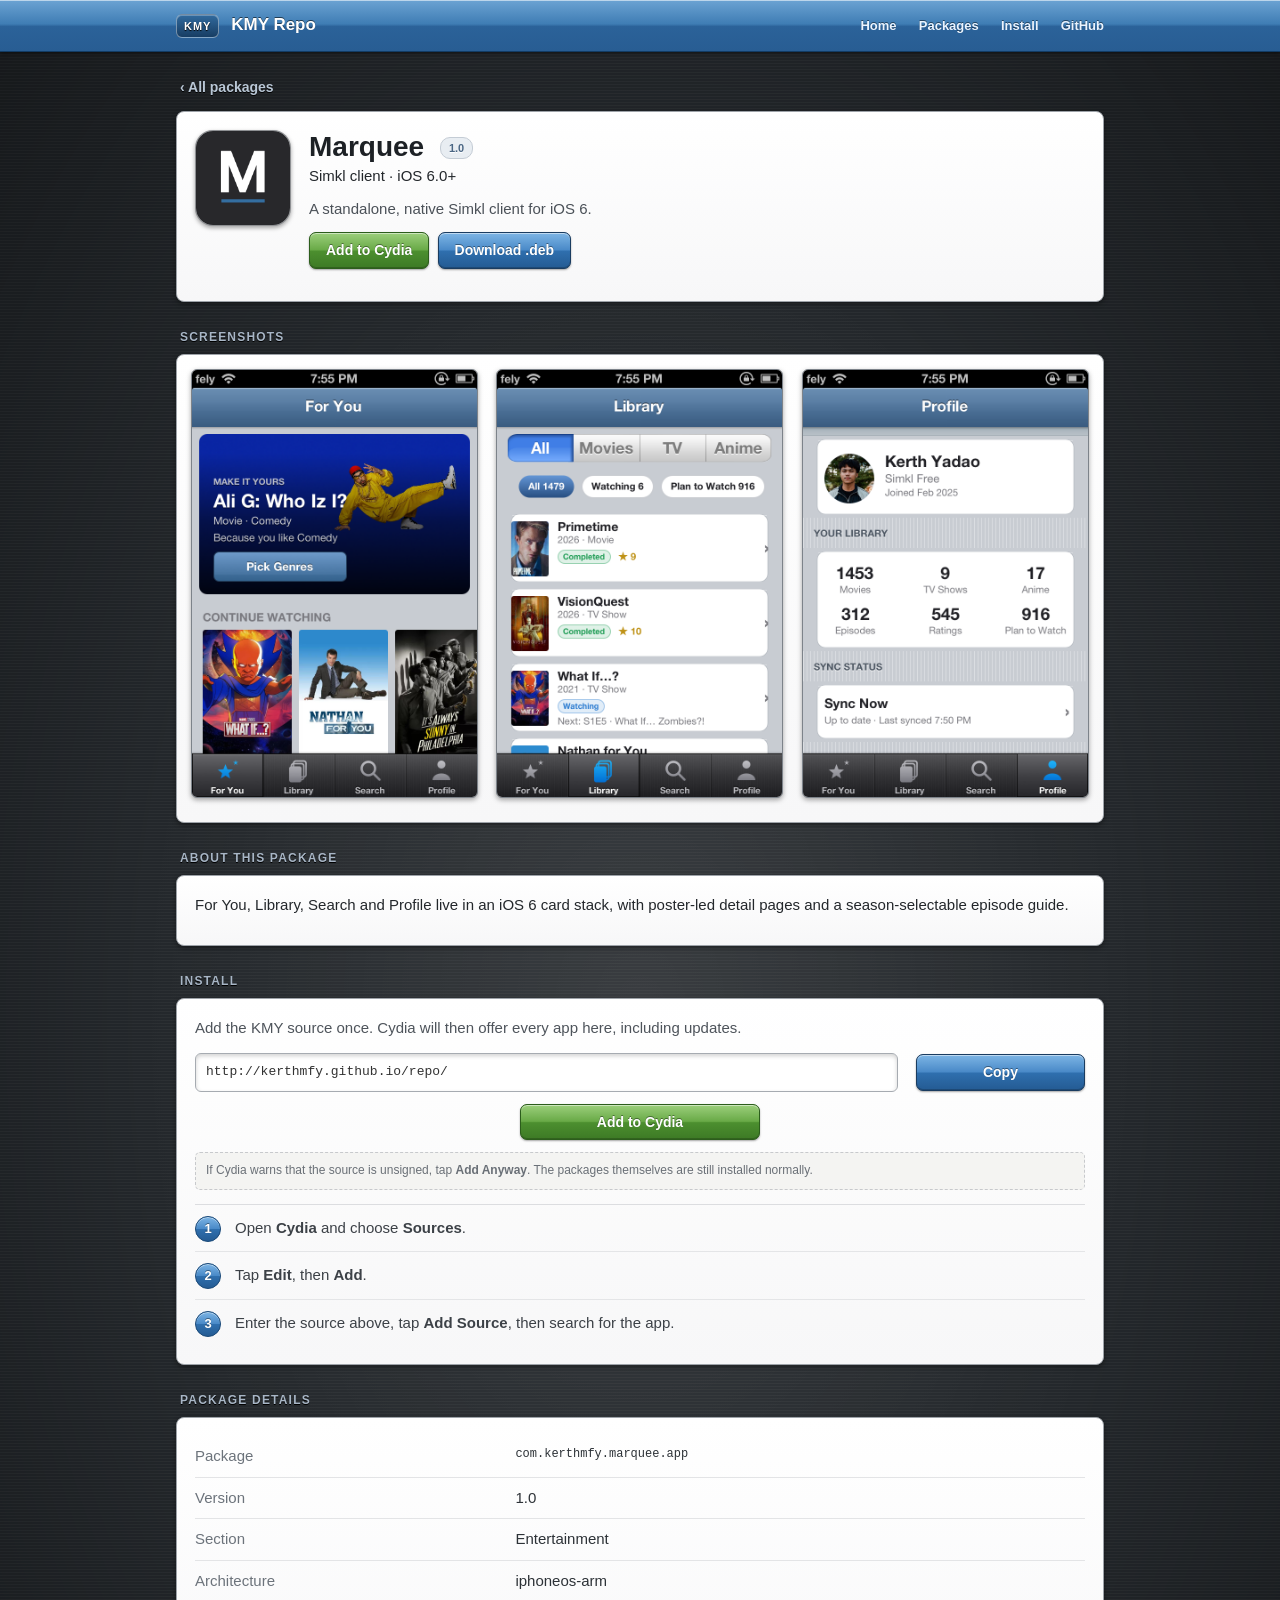
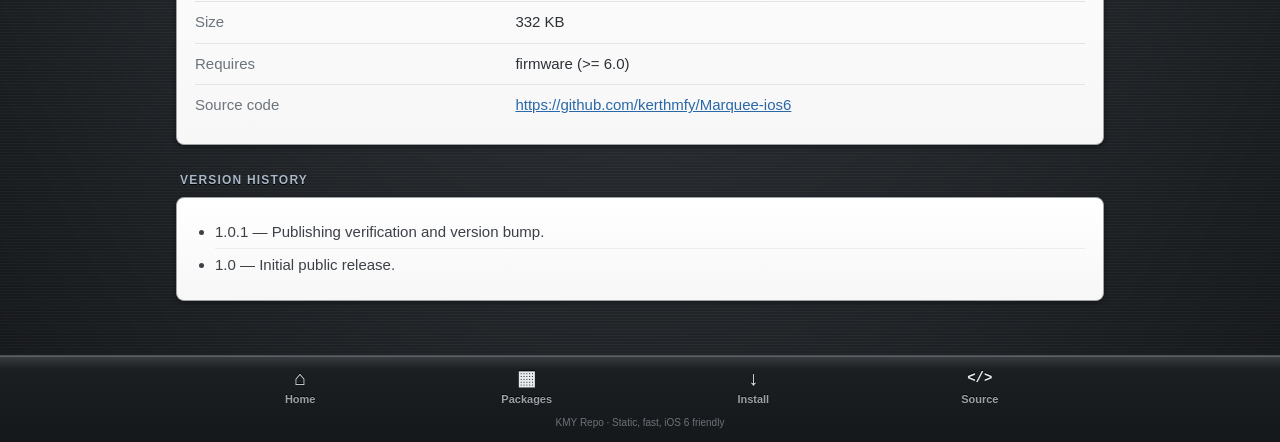
==== docs/p/marquee/index.html @ 5cc5acd1 "publish: marquee 1.0" ====
<!DOCTYPE html>
<html lang="en">
<head>
<meta charset="utf-8">
<meta name="viewport" content="width=device-width, initial-scale=1.0">
<meta name="format-detection" content="telephone=no">
<title>Marquee 1.0 — KMY Repo</title>
<meta name="description" content="A standalone, native Simkl client for iOS 6.">
<link rel="canonical" href="https://kerthmfy.github.io/repo/p/marquee/">
<meta property="og:type" content="website">
<meta property="og:site_name" content="KMY Repo">
<meta property="og:title" content="Marquee 1.0 — KMY Repo">
<meta property="og:description" content="A standalone, native Simkl client for iOS 6.">
<meta property="og:url" content="https://kerthmfy.github.io/repo/p/marquee/">
<meta property="og:image" content="https://kerthmfy.github.io/repo/assets/og.png">
<link rel="icon" type="image/png" href="../../favicon.png">
<link rel="apple-touch-icon" href="../../CydiaIcon.png">
<link rel="stylesheet" href="../../assets/styles.css">
</head>
<body>
<header class="nav">
  <div class="nav-inner">
    <a class="nav-brand" href="../../index.html">
      <span class="nav-mark">KMY</span>
      <span class="nav-title">KMY Repo</span>
    </a>
    <nav class="nav-links">
      <a class="nav-link" href="../../index.html">Home</a>
      <a class="nav-link" href="../../index.html#packages">Packages</a>
      <a class="nav-link" href="../../index.html#install">Install</a>
      <a class="nav-link" href="https://github.com/kerthmfy/repo">GitHub</a>
    </nav>
    <div class="clear"></div>
  </div>
</header>
<main class="wrap">
  <p class="back-link"><a href="../../index.html">&#8249; All packages</a></p>

  <section class="card package-head">
    <img class="app-icon app-icon-lg" src="../../assets/icons/marquee.png" alt="Marquee icon" width="96" height="96">
    <div class="package-head-body">
      <h1>Marquee <span class="version-chip">1.0</span></h1>
      <p class="package-tag">Simkl client &middot; iOS 6.0+</p>
      <div class="package-lede"><p>A standalone, native Simkl client for iOS 6.</p></div>
      <p class="package-buttons">
        <a class="btn btn-green" href="cydia://url/https://cydia.saurik.com/api/share#?source=http%3A%2F%2Fkerthmfy.github.io%2Frepo%2F">Add to Cydia</a>
        <a class="btn btn-blue" href="../../debs/com.kerthmfy.marquee.app_1.0_iphoneos-arm.deb">Download .deb</a>
      </p>
    </div>
    <div class="clear"></div>
  </section>

  <h2 class="section-label">Screenshots</h2>
  <div class="card shots-card">
    <div class="shots">
      <div class="shot">
        <img src="../../assets/screenshots/marquee/attachment-2.png" alt="Marquee screenshot">
      </div><div class="shot">
        <img src="../../assets/screenshots/marquee/attachment-1.png" alt="Marquee screenshot">
      </div><div class="shot">
        <img src="../../assets/screenshots/marquee/attachment-0.png" alt="Marquee screenshot">
      </div>
      <div class="clear"></div>
    </div>
  </div>

  <h2 class="section-label">About this package</h2>
  <div class="card">
    <p>For You, Library, Search and Profile live in an iOS 6 card stack, with poster-led detail pages and a season-selectable episode guide.</p>
  </div>

  <h2 class="section-label">Install</h2>
  <div class="card install-card">
    <p class="install-lead">Add the KMY source once. Cydia will then offer every app here, including updates.</p>
    <div class="source-row">
      <div class="source-field" id="source-url">http://kerthmfy.github.io/repo/</div>
      <button type="button" class="btn btn-blue copy-btn" data-copy="http://kerthmfy.github.io/repo/">Copy</button>
    </div>
    <p class="center"><a class="btn btn-green btn-wide" href="cydia://url/https://cydia.saurik.com/api/share#?source=http%3A%2F%2Fkerthmfy.github.io%2Frepo%2F">Add to Cydia</a></p>
    <p class="note">If Cydia warns that the source is unsigned, tap <strong>Add Anyway</strong>. The packages themselves are still installed normally.</p>
    <ol class="steps"><li><span class="step-number">1</span>Open <strong>Cydia</strong> and choose <strong>Sources</strong>.</li><li><span class="step-number">2</span>Tap <strong>Edit</strong>, then <strong>Add</strong>.</li><li><span class="step-number">3</span>Enter the source above, tap <strong>Add Source</strong>, then search for the app.</li></ol>
  </div>

  <h2 class="section-label">Package details</h2>
  <div class="card">
    <table class="meta-table">
      <tbody>
        <tr><th>Package</th><td class="mono">com.kerthmfy.marquee.app</td></tr>
        <tr><th>Version</th><td>1.0</td></tr>
        <tr><th>Section</th><td>Entertainment</td></tr>
        <tr><th>Architecture</th><td>iphoneos-arm</td></tr>
        <tr><th>Size</th><td>332 KB</td></tr>
        <tr><th>Requires</th><td>firmware (&gt;= 6.0)</td></tr>
        <tr><th>Source code</th><td><a href="https://github.com/kerthmfy/Marquee-ios6">https://github.com/kerthmfy/Marquee-ios6</a></td></tr>
      </tbody>
    </table>
  </div>

  <h2 class="section-label">Version history</h2>
  <div class="card">
    <ul class="changelog"><li>1.0.1 — Publishing verification and version bump.</li><li>1.0 — Initial public release.</li></ul>
  </div>
</main>
<footer class="footer">
  <div class="footer-inner">
    <a class="tab" href="../../index.html"><span class="tab-icon">&#8962;</span>Home</a>
    <a class="tab" href="../../index.html#packages"><span class="tab-icon">&#9638;</span>Packages</a>
    <a class="tab" href="../../index.html#install"><span class="tab-icon">&#8595;</span>Install</a>
    <a class="tab" href="https://github.com/kerthmfy/repo"><span class="tab-icon tab-code">&lt;/&gt;</span>Source</a>
    <div class="footer-note">KMY Repo &middot; Static, fast, iOS 6 friendly</div>
  </div>
</footer>
<script src="../../assets/app.js"></script>
</body>
</html>
---- docs/assets/styles.css ----
/* KMY Repo — iOS 6 skeuomorphic catalog.
   Deliberately old-WebKit friendly: no CSS variables, no grid, no flexbox.
   Gradients keep the -webkit- prefix so iOS 6 Safari and Cydia's UIWebView
   render the same gloss the modern browsers get. */

* {
  -webkit-box-sizing: border-box;
  box-sizing: border-box;
}

html {
  -webkit-text-size-adjust: 100%;
  background: #23272b;
}

body {
  margin: 0;
  color: #23272b;
  font-family: "Helvetica Neue", Helvetica, Arial, sans-serif;
  font-size: 15px;
  line-height: 1.5;
  background-color: #23272b;
  background-image:
    -webkit-radial-gradient(center, ellipse cover, rgba(255, 255, 255, 0.10) 0%, rgba(255, 255, 255, 0) 55%, rgba(0, 0, 0, 0.38) 100%),
    -webkit-repeating-linear-gradient(top, rgba(255, 255, 255, 0.035) 0px, rgba(255, 255, 255, 0.035) 1px, rgba(0, 0, 0, 0) 1px, rgba(0, 0, 0, 0) 3px);
  background-image:
    radial-gradient(ellipse at center, rgba(255, 255, 255, 0.10) 0%, rgba(255, 255, 255, 0) 55%, rgba(0, 0, 0, 0.38) 100%),
    repeating-linear-gradient(to bottom, rgba(255, 255, 255, 0.035) 0px, rgba(255, 255, 255, 0.035) 1px, rgba(0, 0, 0, 0) 1px, rgba(0, 0, 0, 0) 3px);
}

a {
  color: #2a68a8;
}

a:hover {
  color: #174a7d;
}

:focus {
  outline: 2px solid #ffcf55;
  outline-offset: 2px;
}

.btn:focus-visible,
.nav-link:focus-visible,
.tab:focus-visible {
  outline: 2px solid #ffcf55;
  outline-offset: 2px;
}

img {
  border: 0;
  max-width: 100%;
  height: auto;
}

.clear {
  clear: both;
}

/* ------------------------------------------------------------------ */
/* Glossy blue navigation bar                                          */
/* ------------------------------------------------------------------ */

.nav {
  background-color: #2c639e;
  background-image:
    -webkit-linear-gradient(top, #6ca3d3 0%, #3f7db4 47%, #2b6299 52%, #285d93 100%);
  background-image:
    linear-gradient(to bottom, #6ca3d3 0%, #3f7db4 47%, #2b6299 52%, #285d93 100%);
  border-bottom: 1px solid #123c65;
  -webkit-box-shadow: inset 0 1px 0 rgba(255, 255, 255, 0.55), 0 1px 4px rgba(0, 0, 0, 0.50);
  box-shadow: inset 0 1px 0 rgba(255, 255, 255, 0.55), 0 1px 4px rgba(0, 0, 0, 0.50);
}

.nav-inner {
  max-width: 960px;
  margin: 0 auto;
  padding: 9px 16px;
}

.nav-brand {
  float: left;
  color: #ffffff;
  font-size: 17px;
  font-weight: bold;
  line-height: 32px;
  text-decoration: none;
  text-shadow: 0 -1px 0 rgba(0, 0, 0, 0.55);
}

.nav-brand:hover {
  color: #ffffff;
}

.nav-mark {
  display: inline-block;
  margin-right: 7px;
  padding: 2px 7px;
  border: 1px solid rgba(255, 255, 255, 0.40);
  -webkit-border-radius: 6px;
  border-radius: 6px;
  background-color: #1e4a77;
  background-image:
    -webkit-linear-gradient(top, #316a9e, #173d63);
  background-image:
    linear-gradient(to bottom, #316a9e, #173d63);
  -webkit-box-shadow: inset 0 1px 0 rgba(255, 255, 255, 0.28);
  box-shadow: inset 0 1px 0 rgba(255, 255, 255, 0.28);
  font-size: 11px;
  letter-spacing: 1px;
  line-height: 18px;
  text-shadow: 0 1px 1px #000000;
}

.nav-links {
  float: right;
  line-height: 32px;
}

.nav-link {
  display: inline-block;
  margin-left: 18px;
  color: #eaf4ff;
  font-size: 13px;
  font-weight: bold;
  text-decoration: none;
  text-shadow: 0 -1px 0 rgba(0, 0, 0, 0.45);
}

.nav-link:hover {
  color: #ffffff;
  text-decoration: underline;
}

/* ------------------------------------------------------------------ */
/* Page shell and grouped cards                                        */
/* ------------------------------------------------------------------ */

.wrap {
  max-width: 960px;
  margin: 0 auto;
  padding: 22px 16px 10px;
}

.section-label {
  margin: 26px 4px 8px;
  color: #a8b6c6;
  font-size: 12px;
  font-weight: bold;
  letter-spacing: 1.2px;
  text-transform: uppercase;
  text-shadow: 0 1px 0 #000000;
}

.card {
  margin: 0 0 16px;
  padding: 18px;
  border: 1px solid #9da2a8;
  -webkit-border-radius: 8px;
  border-radius: 8px;
  background-color: #ffffff;
  background-image:
    -webkit-linear-gradient(top, #ffffff 0%, #f7f7f8 100%);
  background-image:
    linear-gradient(to bottom, #ffffff 0%, #f7f7f8 100%);
  -webkit-box-shadow: inset 0 1px 0 #ffffff, 0 2px 5px rgba(0, 0, 0, 0.40);
  box-shadow: inset 0 1px 0 #ffffff, 0 2px 5px rgba(0, 0, 0, 0.40);
}

.card h2 {
  margin: 0 0 6px;
  color: #24282c;
  font-size: 17px;
}

.card p {
  margin: 0 0 10px;
}

.center {
  text-align: center;
}

/* ------------------------------------------------------------------ */
/* Hero                                                                */
/* ------------------------------------------------------------------ */

.hero {
  padding: 34px 22px 30px;
  text-align: center;
}

.monogram {
  width: 84px;
  height: 84px;
  margin: 0 auto 14px;
  border: 1px solid #12395f;
  -webkit-border-radius: 20px;
  border-radius: 20px;
  background-color: #245b92;
  background-image:
    -webkit-linear-gradient(top, #5f9bd0 0%, #2d6ca5 48%, #1c4c7c 52%, #22578c 100%);
  background-image:
    linear-gradient(to bottom, #5f9bd0 0%, #2d6ca5 48%, #1c4c7c 52%, #22578c 100%);
  -webkit-box-shadow: inset 0 1px 0 rgba(255, 255, 255, 0.60), inset 0 -1px 0 rgba(0, 0, 0, 0.30), 0 3px 8px rgba(0, 0, 0, 0.35);
  box-shadow: inset 0 1px 0 rgba(255, 255, 255, 0.60), inset 0 -1px 0 rgba(0, 0, 0, 0.30), 0 3px 8px rgba(0, 0, 0, 0.35);
  color: #ffffff;
  font-size: 28px;
  font-weight: bold;
  letter-spacing: 2px;
  line-height: 84px;
  text-shadow: 0 -1px 0 rgba(0, 0, 0, 0.60);
}

.hero h1 {
  margin: 0 0 6px;
  color: #1f2327;
  font-size: 38px;
  letter-spacing: -0.5px;
  line-height: 1.1;
  text-shadow: 0 1px 0 #ffffff;
}

.tagline {
  max-width: 560px;
  margin: 0 auto !important;
  color: #5f666d;
  font-size: 17px;
}

.hero-buttons {
  margin-top: 16px !important;
}

/* ------------------------------------------------------------------ */
/* Beveled iOS 6 buttons                                               */
/* ------------------------------------------------------------------ */

.btn {
  display: inline-block;
  min-width: 120px;
  padding: 9px 16px;
  border: 1px solid #1a3c60;
  -webkit-border-radius: 7px;
  border-radius: 7px;
  font-family: "Helvetica Neue", Helvetica, Arial, sans-serif;
  font-size: 14px;
  font-weight: bold;
  line-height: 1.2;
  text-align: center;
  text-decoration: none;
  text-shadow: 0 -1px 0 rgba(0, 0, 0, 0.40);
  vertical-align: middle;
  cursor: pointer;
  -webkit-appearance: none;
  appearance: none;
  -webkit-box-shadow: inset 0 1px 0 rgba(255, 255, 255, 0.50), inset 0 -1px 0 rgba(0, 0, 0, 0.20), 0 1px 2px rgba(0, 0, 0, 0.35);
  box-shadow: inset 0 1px 0 rgba(255, 255, 255, 0.50), inset 0 -1px 0 rgba(0, 0, 0, 0.20), 0 1px 2px rgba(0, 0, 0, 0.35);
}

.btn-blue {
  border-color: #1a3c60;
  background-color: #2f6fae;
  background-image:
    -webkit-linear-gradient(top, #7db5e5 0%, #4a8ac8 48%, #2f6fae 52%, #245b93 100%);
  background-image:
    linear-gradient(to bottom, #7db5e5 0%, #4a8ac8 48%, #2f6fae 52%, #245b93 100%);
  color: #ffffff;
}

.btn-blue:hover {
  background-image:
    -webkit-linear-gradient(top, #8dc2ec 0%, #5697d2 48%, #3a7ab8 52%, #2c67a2 100%);
  background-image:
    linear-gradient(to bottom, #8dc2ec 0%, #5697d2 48%, #3a7ab8 52%, #2c67a2 100%);
  color: #ffffff;
}

.btn-green {
  border-color: #2c5d1c;
  background-color: #4c8f2f;
  background-image:
    -webkit-linear-gradient(top, #9ccf7c 0%, #69aa47 48%, #4c8f2f 52%, #3d7a25 100%);
  background-image:
    linear-gradient(to bottom, #9ccf7c 0%, #69aa47 48%, #4c8f2f 52%, #3d7a25 100%);
  color: #ffffff;
}

.btn-green:hover {
  background-image:
    -webkit-linear-gradient(top, #aadb89 0%, #74b751 48%, #579c37 52%, #46852c 100%);
  background-image:
    linear-gradient(to bottom, #aadb89 0%, #74b751 48%, #579c37 52%, #46852c 100%);
  color: #ffffff;
}

.btn-cream {
  border-color: #8f9296;
  background-color: #f2f2f3;
  background-image:
    -webkit-linear-gradient(top, #ffffff 0%, #ededee 48%, #dedfe1 52%, #cecfd2 100%);
  background-image:
    linear-gradient(to bottom, #ffffff 0%, #ededee 48%, #dedfe1 52%, #cecfd2 100%);
  color: #2c3136;
  text-shadow: 0 1px 0 #ffffff;
}

.btn-cream:hover {
  background-image:
    -webkit-linear-gradient(top, #ffffff 0%, #f5f5f6 48%, #e6e7e9 52%, #d8d9dc 100%);
  background-image:
    linear-gradient(to bottom, #ffffff 0%, #f5f5f6 48%, #e6e7e9 52%, #d8d9dc 100%);
  color: #1f2327;
}

.btn:active {
  -webkit-box-shadow: inset 0 2px 4px rgba(0, 0, 0, 0.45);
  box-shadow: inset 0 2px 4px rgba(0, 0, 0, 0.45);
  position: relative;
  top: 1px;
}

.btn-wide {
  min-width: 240px;
}

/* ------------------------------------------------------------------ */
/* Source field and install card                                       */
/* ------------------------------------------------------------------ */

.install-lead {
  color: #4e545b;
}

.source-row {
  margin: 14px 0 12px;
  font-size: 0;
  white-space: nowrap;
}

.source-field {
  display: inline-block;
  width: 79%;
  padding: 9px 10px;
  overflow-x: auto;
  border: 1px solid #a6abb1;
  -webkit-border-radius: 6px;
  border-radius: 6px;
  background: #ffffff;
  color: #333333;
  font-family: Menlo, Monaco, Consolas, monospace;
  font-size: 13px;
  line-height: 1.4;
  vertical-align: middle;
  -webkit-box-shadow: inset 0 2px 4px rgba(0, 0, 0, 0.18);
  box-shadow: inset 0 2px 4px rgba(0, 0, 0, 0.18);
}

.copy-btn {
  width: 19%;
  min-width: 0;
  margin-left: 2%;
  font-size: 14px;
  vertical-align: middle;
}

.note {
  margin: 12px 0 !important;
  padding: 9px 10px;
  border: 1px dashed #c7c9cc;
  -webkit-border-radius: 5px;
  border-radius: 5px;
  background: #f4f4f2;
  color: #6a7077;
  font-size: 12px;
  line-height: 1.45;
}

.steps {
  margin: 14px 0 0;
  padding: 0;
  border-top: 1px solid #dcdde0;
  list-style: none;
}

.steps li {
  position: relative;
  padding: 12px 0 12px 40px;
  border-bottom: 1px solid #e4e5e7;
  color: #3c4147;
}

.steps li:last-child {
  border-bottom: 0;
}

.step-number {
  position: absolute;
  top: 11px;
  left: 0;
  width: 26px;
  height: 26px;
  border: 1px solid #1c4a78;
  -webkit-border-radius: 50%;
  border-radius: 50%;
  background-color: #2f6fae;
  background-image:
    -webkit-linear-gradient(top, #7db5e5 0%, #4a8ac8 48%, #2f6fae 52%, #245b93 100%);
  background-image:
    linear-gradient(to bottom, #7db5e5 0%, #4a8ac8 48%, #2f6fae 52%, #245b93 100%);
  -webkit-box-shadow: inset 0 1px 0 rgba(255, 255, 255, 0.45);
  box-shadow: inset 0 1px 0 rgba(255, 255, 255, 0.45);
  color: #ffffff;
  font-size: 13px;
  font-weight: bold;
  line-height: 24px;
  text-align: center;
  text-shadow: 0 -1px 0 rgba(0, 0, 0, 0.40);
}

/* ------------------------------------------------------------------ */
/* App icons, featured card, package grid                              */
/* ------------------------------------------------------------------ */

.app-icon {
  width: 56px;
  height: 56px;
  border: 1px solid rgba(0, 0, 0, 0.35);
  -webkit-border-radius: 11px;
  border-radius: 11px;
  background: #d9dde1;
  vertical-align: top;
  -webkit-box-shadow: inset 0 1px 0 rgba(255, 255, 255, 0.50), 0 2px 4px rgba(0, 0, 0, 0.35);
  box-shadow: inset 0 1px 0 rgba(255, 255, 255, 0.50), 0 2px 4px rgba(0, 0, 0, 0.35);
}

.app-icon-lg {
  width: 96px;
  height: 96px;
  -webkit-border-radius: 18px;
  border-radius: 18px;
  float: left;
  margin-right: 18px;
}

.featured {
  padding: 20px;
}

.featured-body {
  margin-left: 114px;
}

.featured-heading h3 {
  display: inline;
  margin: 0;
  color: #1d2125;
  font-size: 22px;
  line-height: 1.2;
  vertical-align: middle;
}

.version-chip {
  display: inline-block;
  margin-left: 8px;
  padding: 2px 8px;
  border: 1px solid #c4ccd5;
  -webkit-border-radius: 10px;
  border-radius: 10px;
  background: #e8edf2;
  color: #4a6684;
  font-size: 11px;
  font-weight: bold;
  line-height: 16px;
  text-shadow: 0 1px 0 #ffffff;
  vertical-align: middle;
}

.pkg-tag {
  margin: 4px 0 8px !important;
  color: #6d747c;
  font-size: 13px;
}

.pkg-grid {
  margin: 0 -1%;
}

.pkg-card {
  position: relative;
  display: block;
  float: left;
  width: 48%;
  margin: 0 1% 14px;
  padding: 13px 28px 13px 13px;
  border: 1px solid #9da2a8;
  -webkit-border-radius: 8px;
  border-radius: 8px;
  background-color: #ffffff;
  background-image:
    -webkit-linear-gradient(top, #ffffff 0%, #f7f7f8 100%);
  background-image:
    linear-gradient(to bottom, #ffffff 0%, #f7f7f8 100%);
  color: #222222;
  text-decoration: none;
  -webkit-box-shadow: inset 0 1px 0 #ffffff, 0 2px 5px rgba(0, 0, 0, 0.40);
  box-shadow: inset 0 1px 0 #ffffff, 0 2px 5px rgba(0, 0, 0, 0.40);
}

.pkg-card:hover {
  background-image:
    -webkit-linear-gradient(top, #ffffff 0%, #f0f4f8 100%);
  background-image:
    linear-gradient(to bottom, #ffffff 0%, #f0f4f8 100%);
  color: #222222;
}

.pkg-card .app-icon {
  float: left;
}

.pkg-card-body {
  display: block;
  min-height: 56px;
  margin-left: 68px;
}

.pkg-name {
  display: block;
  margin-bottom: 2px;
  color: #1f2327;
  font-size: 16px;
  font-weight: bold;
}

.pkg-card .pkg-tag {
  display: block;
  margin: 0 !important;
}

.pkg-meta {
  display: block;
  color: #6b727a;
  font-size: 12px;
}

.chevron {
  position: absolute;
  top: 50%;
  right: 8px;
  margin-top: -14px;
  color: #b3bac2;
  font-size: 26px;
  line-height: 28px;
}

.empty-card {
  padding: 28px 18px;
  color: #5c6269;
  text-align: center;
}

.about-strip p {
  color: #5c6269;
}

/* ------------------------------------------------------------------ */
/* Package detail page                                                 */
/* ------------------------------------------------------------------ */

.back-link {
  margin: 2px 4px 12px;
}

.back-link a {
  color: #b9c7d6;
  font-size: 14px;
  font-weight: bold;
  text-decoration: none;
  text-shadow: 0 1px 0 #000000;
}

.back-link a:hover {
  color: #ffffff;
}

.package-head h1 {
  margin: 0 0 2px;
  color: #1d2125;
  font-size: 28px;
  line-height: 1.2;
}

.package-head-body {
  margin-left: 114px;
}

.package-lede p {
  margin: 0 0 10px;
  color: #4b5158;
}

.package-buttons {
  margin-top: 12px !important;
}

.package-buttons .btn {
  margin-right: 4px;
  margin-bottom: 4px;
}

.shots-card {
  padding: 14px;
}

.shots {
  margin: 0 -1%;
}

.shot {
  float: left;
  width: 31.33%;
  margin: 0 1% 10px;
}

.shot img {
  display: block;
  width: 100%;
  height: auto;
  border: 1px solid #7d838a;
  -webkit-border-radius: 6px;
  border-radius: 6px;
  background: #222222;
  -webkit-box-shadow: 0 2px 5px rgba(0, 0, 0, 0.35);
  box-shadow: 0 2px 5px rgba(0, 0, 0, 0.35);
}

.meta-table {
  width: 100%;
  border-collapse: collapse;
}

.meta-table th {
  width: 36%;
  padding: 9px 8px 9px 0;
  border-top: 1px solid #e3e4e6;
  color: #6c737b;
  font-weight: normal;
  text-align: left;
  vertical-align: top;
}

.meta-table td {
  padding: 9px 0;
  border-top: 1px solid #e3e4e6;
  color: #2d3237;
  word-wrap: break-word;
  vertical-align: top;
}

.meta-table tr:first-child th,
.meta-table tr:first-child td {
  border-top: 0;
}

.mono {
  font-family: Menlo, Monaco, Consolas, monospace;
  font-size: 12px;
}

.changelog {
  margin: 0;
  padding-left: 20px;
  color: #3c4147;
}

.changelog li {
  padding: 5px 0;
  border-bottom: 1px solid #ececee;
}

.changelog li:last-child {
  border-bottom: 0;
}

/* ------------------------------------------------------------------ */
/* Tab-bar footer                                                      */
/* ------------------------------------------------------------------ */

.footer {
  margin-top: 28px;
  border-top: 1px solid #4b5055;
  background-color: #1c1f22;
  background-image:
    -webkit-linear-gradient(top, #3a3e42 0%, #1c1f22 15%, #15181a 100%);
  background-image:
    linear-gradient(to bottom, #3a3e42 0%, #1c1f22 15%, #15181a 100%);
  -webkit-box-shadow: inset 0 1px 0 rgba(255, 255, 255, 0.18);
  box-shadow: inset 0 1px 0 rgba(255, 255, 255, 0.18);
}

.footer-inner {
  max-width: 960px;
  margin: 0 auto;
  padding: 9px 8px 12px;
  font-size: 0;
  text-align: center;
}

.tab {
  display: inline-block;
  width: 24%;
  color: #9aa1a8;
  font-size: 11px;
  font-weight: bold;
  text-decoration: none;
  text-shadow: 0 -1px 0 #000000;
  vertical-align: top;
}

.tab:hover {
  color: #ffffff;
}

.tab-icon {
  display: block;
  height: 26px;
  color: #e7ebee;
  font-size: 20px;
  line-height: 26px;
  text-shadow: 0 -1px 0 #000000;
}

.tab-code {
  font-family: Menlo, Monaco, Consolas, monospace;
  font-size: 14px;
}

.footer-note {
  margin-top: 8px;
  color: #6c737a;
  font-size: 10px;
}

/* ------------------------------------------------------------------ */
/* Phones                                                              */
/* ------------------------------------------------------------------ */

@media only screen and (max-width: 700px) {
  .nav-inner {
    padding: 8px 10px;
    text-align: center;
  }

  .nav-brand {
    float: none;
    display: block;
    margin-bottom: 3px;
  }

  .nav-links {
    float: none;
    display: block;
  }

  .nav-link {
    margin: 0 6px;
    font-size: 12px;
  }

  .wrap {
    padding: 14px 10px 6px;
  }

  .section-label {
    margin: 20px 2px 7px;
  }

  .hero {
    padding: 26px 14px 22px;
  }

  .hero h1 {
    font-size: 30px;
  }

  .tagline {
    font-size: 15px;
  }

  .hero-buttons .btn {
    display: inline-block;
    width: auto;
    margin: 0 3px 8px;
  }

  .btn-wide {
    width: 100%;
  }

  .source-row {
    white-space: normal;
  }

  .source-field {
    display: block;
    width: 100%;
    margin: 0 0 8px;
  }

  .copy-btn {
    display: block;
    width: 100%;
    margin: 0;
  }

  .featured .app-icon-lg {
    float: none;
    display: block;
    margin: 0 auto 12px;
  }

  .featured-body {
    margin-left: 0;
    text-align: center;
  }

  .featured-body .btn {
    display: inline-block;
    width: auto;
  }

  .pkg-grid {
    margin: 0;
  }

  .pkg-card {
    width: 100%;
    margin: 0 0 10px;
  }

  .package-head {
    text-align: center;
  }

  .package-head .app-icon-lg {
    float: none;
    display: block;
    margin: 0 auto 12px;
  }

  .package-head-body {
    margin-left: 0;
  }

  .package-buttons .btn {
    display: inline-block;
    width: auto;
    margin: 0 3px 8px;
  }

  .shots {
    margin: 0;
  }

  .shot {
    float: none;
    width: 100%;
    margin: 0 0 12px;
  }

  .meta-table th {
    width: 42%;
  }

  .tab {
    width: 25%;
  }
}
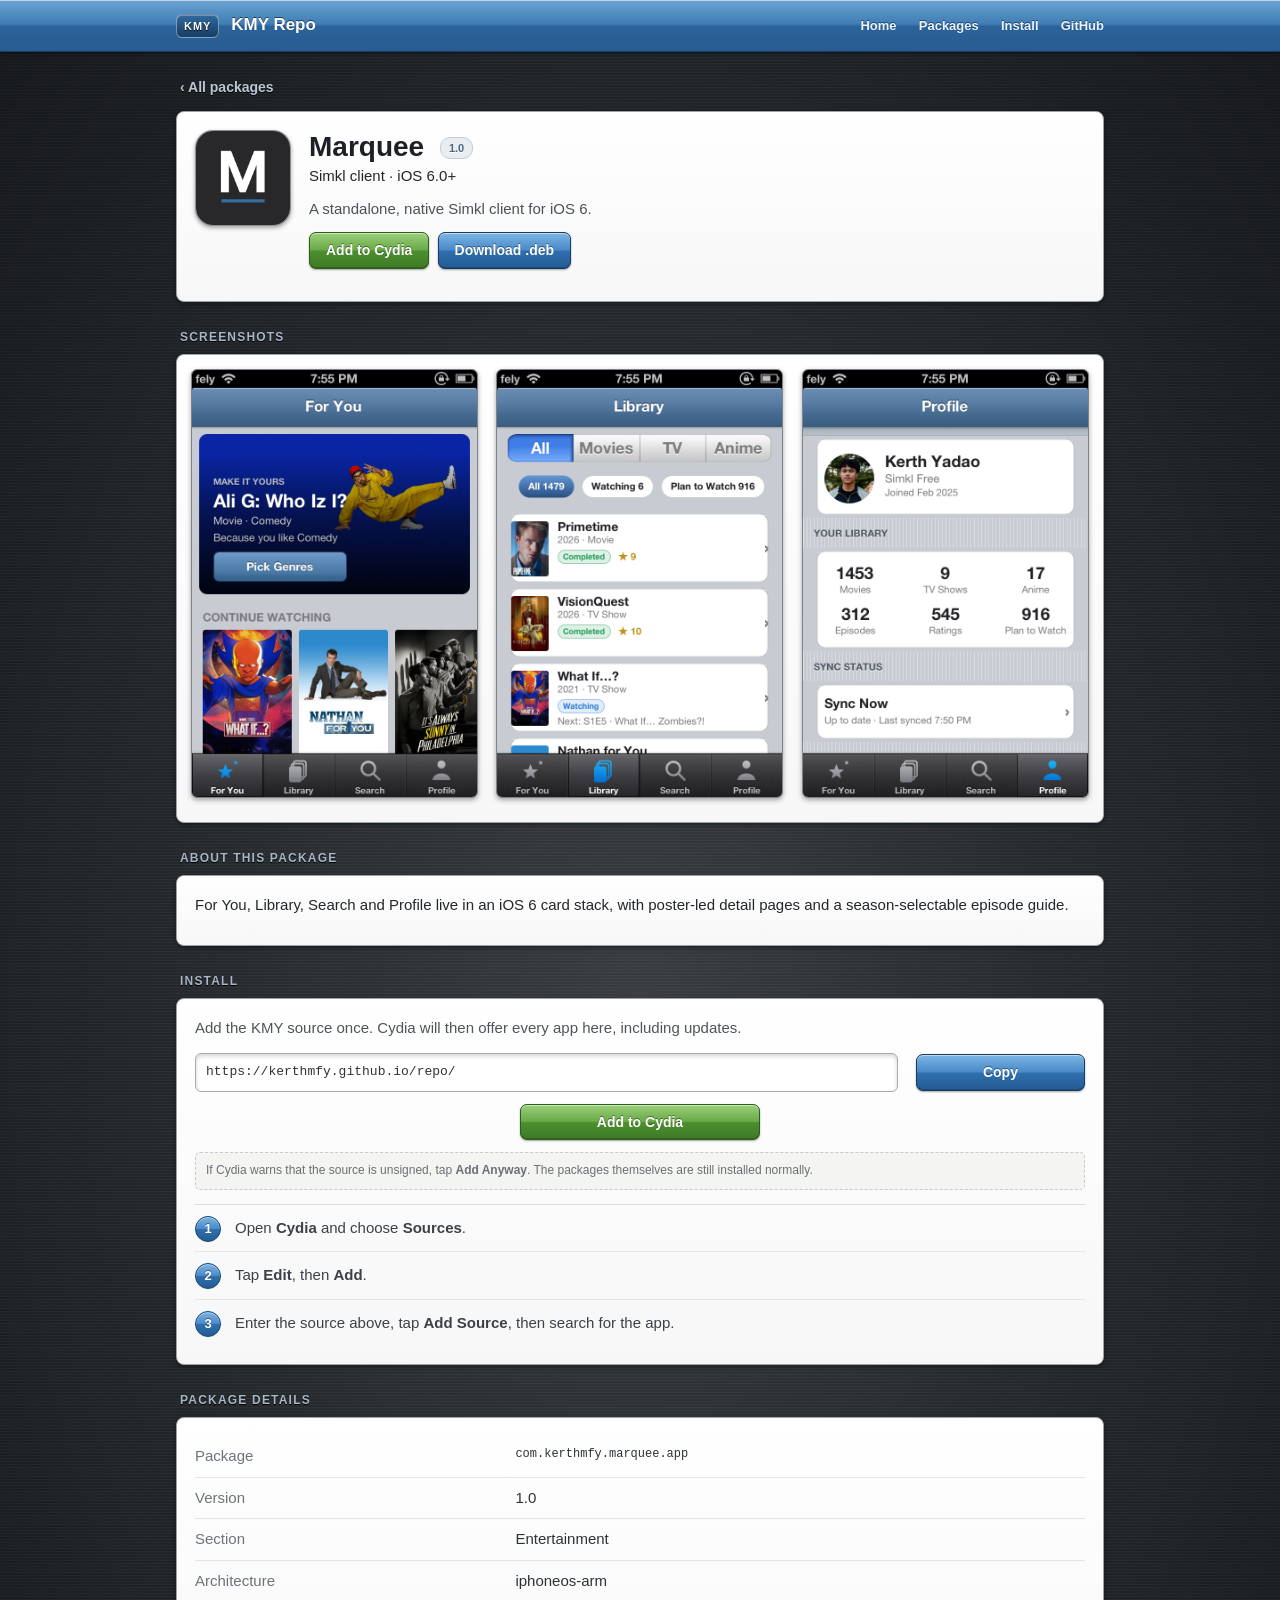
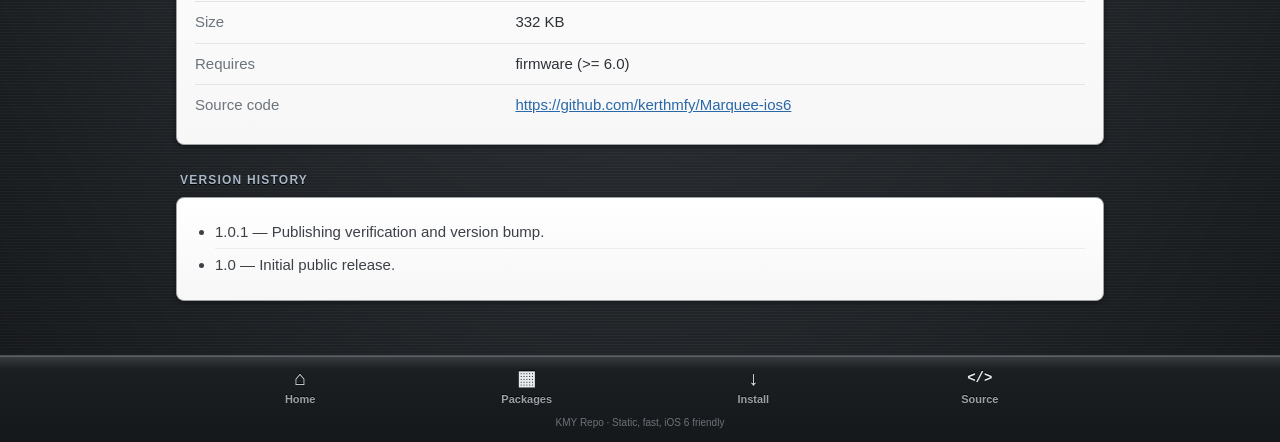
==== commit 80e668cd: "publish: marquee 1.0" ====
--- a/docs/p/marquee/index.html
+++ b/docs/p/marquee/index.html
@@ -43,7 +43,7 @@
       <p class="package-tag">Simkl client &middot; iOS 6.0+</p>
       <div class="package-lede"><p>A standalone, native Simkl client for iOS 6.</p></div>
       <p class="package-buttons">
-        <a class="btn btn-green" href="cydia://url/https://cydia.saurik.com/api/share#?source=http%3A%2F%2Fkerthmfy.github.io%2Frepo%2F">Add to Cydia</a>
+        <a class="btn btn-green" href="cydia://url/https://cydia.saurik.com/api/share#?source=https%3A%2F%2Fkerthmfy.github.io%2Frepo%2F">Add to Cydia</a>
         <a class="btn btn-blue" href="../../debs/com.kerthmfy.marquee.app_1.0_iphoneos-arm.deb">Download .deb</a>
       </p>
     </div>
@@ -73,10 +73,10 @@
   <div class="card install-card">
     <p class="install-lead">Add the KMY source once. Cydia will then offer every app here, including updates.</p>
     <div class="source-row">
-      <div class="source-field" id="source-url">http://kerthmfy.github.io/repo/</div>
-      <button type="button" class="btn btn-blue copy-btn" data-copy="http://kerthmfy.github.io/repo/">Copy</button>
+      <div class="source-field" id="source-url">https://kerthmfy.github.io/repo/</div>
+      <button type="button" class="btn btn-blue copy-btn" data-copy="https://kerthmfy.github.io/repo/">Copy</button>
     </div>
-    <p class="center"><a class="btn btn-green btn-wide" href="cydia://url/https://cydia.saurik.com/api/share#?source=http%3A%2F%2Fkerthmfy.github.io%2Frepo%2F">Add to Cydia</a></p>
+    <p class="center"><a class="btn btn-green btn-wide" href="cydia://url/https://cydia.saurik.com/api/share#?source=https%3A%2F%2Fkerthmfy.github.io%2Frepo%2F">Add to Cydia</a></p>
     <p class="note">If Cydia warns that the source is unsigned, tap <strong>Add Anyway</strong>. The packages themselves are still installed normally.</p>
     <ol class="steps"><li><span class="step-number">1</span>Open <strong>Cydia</strong> and choose <strong>Sources</strong>.</li><li><span class="step-number">2</span>Tap <strong>Edit</strong>, then <strong>Add</strong>.</li><li><span class="step-number">3</span>Enter the source above, tap <strong>Add Source</strong>, then search for the app.</li></ol>
   </div>
--- a/docs/assets/styles.css
+++ b/docs/assets/styles.css
@@ -639,6 +639,7 @@
 .meta-table {
   width: 100%;
   border-collapse: collapse;
+  table-layout: fixed;
 }
 
 .meta-table th {
@@ -655,8 +656,13 @@
   padding: 9px 0;
   border-top: 1px solid #e3e4e6;
   color: #2d3237;
+  overflow-wrap: break-word;
   word-wrap: break-word;
   vertical-align: top;
+}
+
+.meta-table td a {
+  word-break: break-all;
 }
 
 .meta-table tr:first-child th,
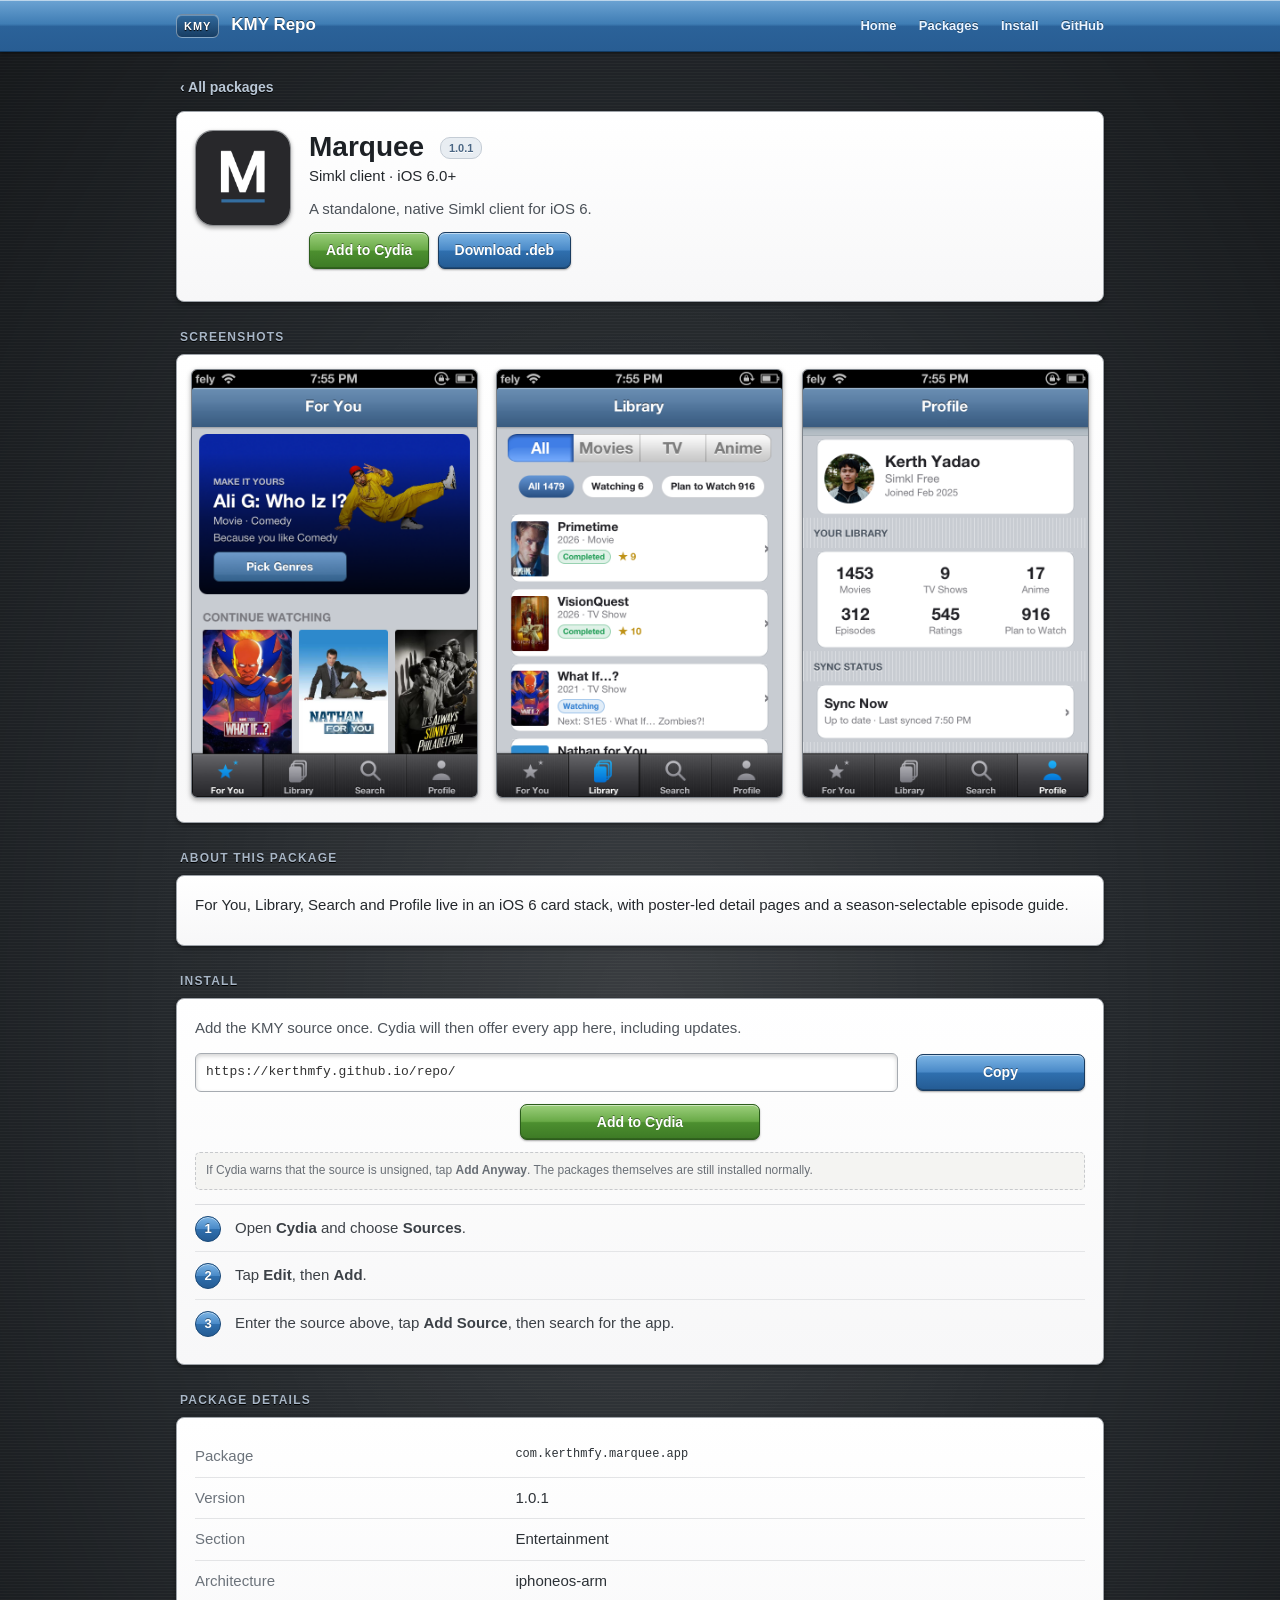
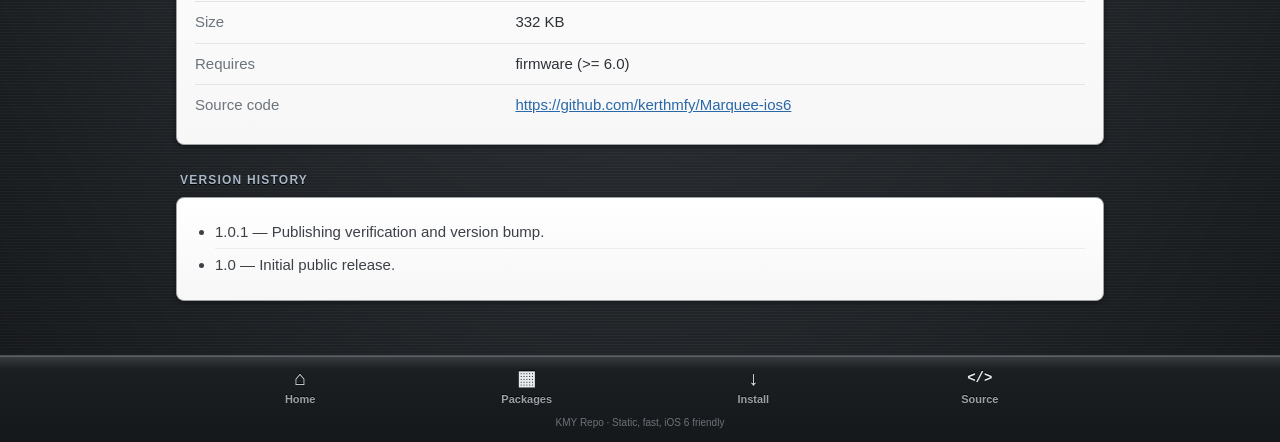
==== commit 40fe5e48: "publish: marquee 1.0.1" ====
--- a/docs/p/marquee/index.html
+++ b/docs/p/marquee/index.html
@@ -4,12 +4,12 @@
 <meta charset="utf-8">
 <meta name="viewport" content="width=device-width, initial-scale=1.0">
 <meta name="format-detection" content="telephone=no">
-<title>Marquee 1.0 — KMY Repo</title>
+<title>Marquee 1.0.1 — KMY Repo</title>
 <meta name="description" content="A standalone, native Simkl client for iOS 6.">
 <link rel="canonical" href="https://kerthmfy.github.io/repo/p/marquee/">
 <meta property="og:type" content="website">
 <meta property="og:site_name" content="KMY Repo">
-<meta property="og:title" content="Marquee 1.0 — KMY Repo">
+<meta property="og:title" content="Marquee 1.0.1 — KMY Repo">
 <meta property="og:description" content="A standalone, native Simkl client for iOS 6.">
 <meta property="og:url" content="https://kerthmfy.github.io/repo/p/marquee/">
 <meta property="og:image" content="https://kerthmfy.github.io/repo/assets/og.png">
@@ -39,12 +39,12 @@
   <section class="card package-head">
     <img class="app-icon app-icon-lg" src="../../assets/icons/marquee.png" alt="Marquee icon" width="96" height="96">
     <div class="package-head-body">
-      <h1>Marquee <span class="version-chip">1.0</span></h1>
+      <h1>Marquee <span class="version-chip">1.0.1</span></h1>
       <p class="package-tag">Simkl client &middot; iOS 6.0+</p>
       <div class="package-lede"><p>A standalone, native Simkl client for iOS 6.</p></div>
       <p class="package-buttons">
         <a class="btn btn-green" href="cydia://url/https://cydia.saurik.com/api/share#?source=https%3A%2F%2Fkerthmfy.github.io%2Frepo%2F">Add to Cydia</a>
-        <a class="btn btn-blue" href="../../debs/com.kerthmfy.marquee.app_1.0_iphoneos-arm.deb">Download .deb</a>
+        <a class="btn btn-blue" href="../../debs/com.kerthmfy.marquee.app_1.0.1_iphoneos-arm.deb">Download .deb</a>
       </p>
     </div>
     <div class="clear"></div>
@@ -86,7 +86,7 @@
     <table class="meta-table">
       <tbody>
         <tr><th>Package</th><td class="mono">com.kerthmfy.marquee.app</td></tr>
-        <tr><th>Version</th><td>1.0</td></tr>
+        <tr><th>Version</th><td>1.0.1</td></tr>
         <tr><th>Section</th><td>Entertainment</td></tr>
         <tr><th>Architecture</th><td>iphoneos-arm</td></tr>
         <tr><th>Size</th><td>332 KB</td></tr>
